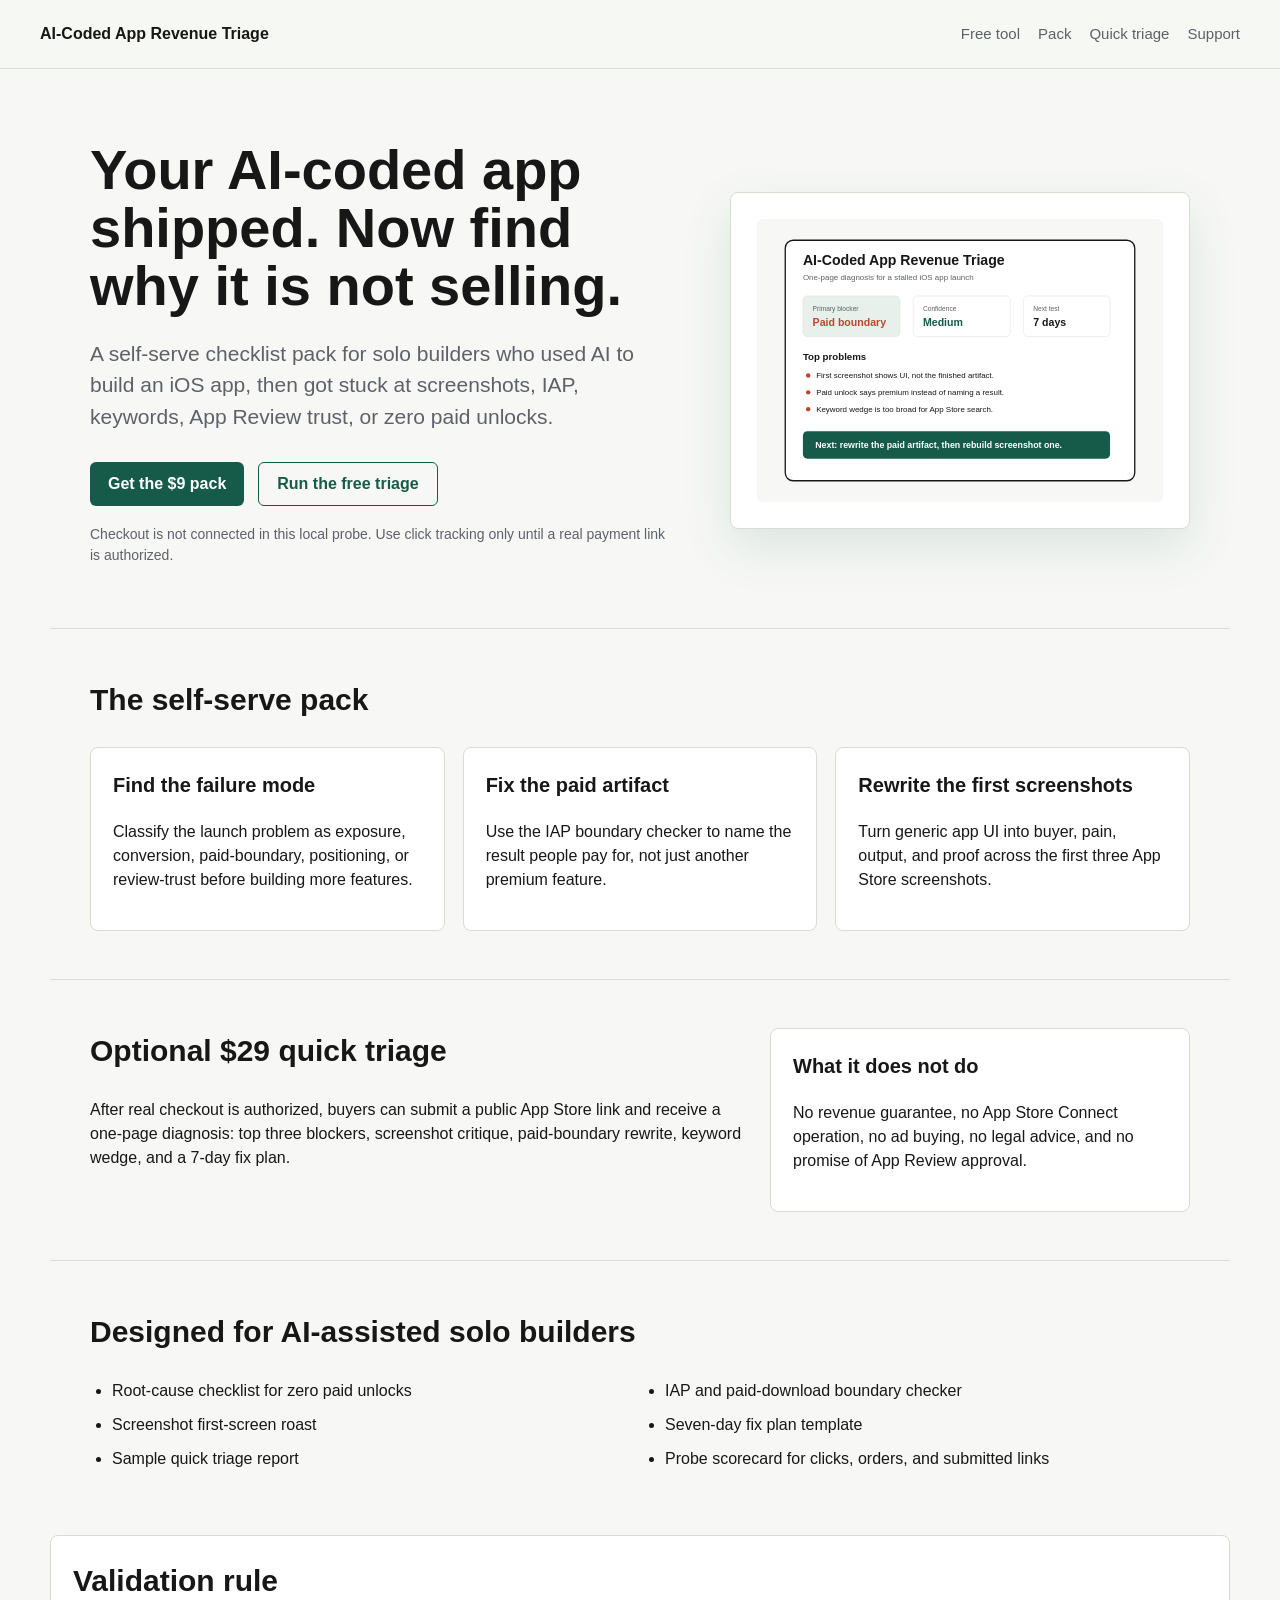
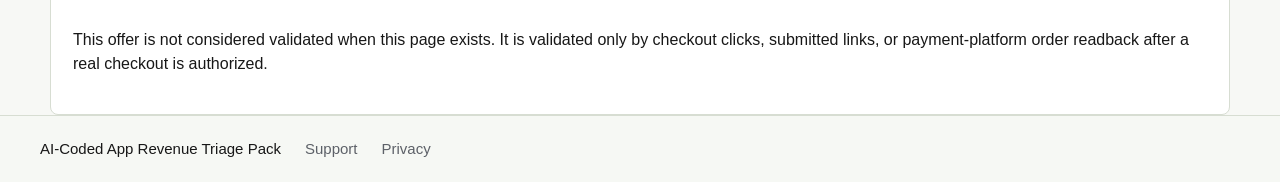
==== ai-coded-app-revenue-triage-pack/index.html @ 882cb12d "Add AI-coded app revenue triage page" ====
<!doctype html>
<html lang="en">
<head>
  <meta charset="utf-8">
  <meta name="viewport" content="width=device-width, initial-scale=1">
  <title>AI-Coded App Revenue Triage Pack</title>
  <meta name="description" content="A self-serve triage pack for AI-coded iOS apps that launched or nearly launched but are not getting paid unlocks.">
  <link rel="stylesheet" href="styles.css">
</head>
<body>
  <header class="site-header">
    <a class="brand" href="index.html">AI-Coded App Revenue Triage</a>
    <nav aria-label="Primary">
      <a href="why-is-my-app-not-selling.html">Free tool</a>
      <a href="#pack">Pack</a>
      <a href="#triage">Quick triage</a>
      <a href="support.html">Support</a>
    </nav>
  </header>

  <main>
    <section class="hero">
      <div class="hero-copy">
        <h1>Your AI-coded app shipped. Now find why it is not selling.</h1>
        <p class="lede">A self-serve checklist pack for solo builders who used AI to build an iOS app, then got stuck at screenshots, IAP, keywords, App Review trust, or zero paid unlocks.</p>
        <div class="hero-actions">
          <a class="button" href="#checkout-placeholder" data-track="checkout-pack">Get the $9 pack</a>
          <a class="button secondary" href="why-is-my-app-not-selling.html">Run the free triage</a>
        </div>
        <p class="boundary">Checkout is not connected in this local probe. Use click tracking only until a real payment link is authorized.</p>
      </div>
      <figure class="preview-card">
        <img src="assets/triage-preview.svg" alt="Preview of a one-page AI-coded app revenue triage report">
      </figure>
    </section>

    <section id="pack" class="section">
      <h2>The self-serve pack</h2>
      <div class="grid">
        <article>
          <h3>Find the failure mode</h3>
          <p>Classify the launch problem as exposure, conversion, paid-boundary, positioning, or review-trust before building more features.</p>
        </article>
        <article>
          <h3>Fix the paid artifact</h3>
          <p>Use the IAP boundary checker to name the result people pay for, not just another premium feature.</p>
        </article>
        <article>
          <h3>Rewrite the first screenshots</h3>
          <p>Turn generic app UI into buyer, pain, output, and proof across the first three App Store screenshots.</p>
        </article>
      </div>
    </section>

    <section id="triage" class="section split">
      <div>
        <h2>Optional $29 quick triage</h2>
        <p>After real checkout is authorized, buyers can submit a public App Store link and receive a one-page diagnosis: top three blockers, screenshot critique, paid-boundary rewrite, keyword wedge, and a 7-day fix plan.</p>
      </div>
      <div class="panel">
        <h3>What it does not do</h3>
        <p>No revenue guarantee, no App Store Connect operation, no ad buying, no legal advice, and no promise of App Review approval.</p>
      </div>
    </section>

    <section class="section">
      <h2>Designed for AI-assisted solo builders</h2>
      <ul class="file-list">
        <li>Root-cause checklist for zero paid unlocks</li>
        <li>IAP and paid-download boundary checker</li>
        <li>Screenshot first-screen roast</li>
        <li>Seven-day fix plan template</li>
        <li>Sample quick triage report</li>
        <li>Probe scorecard for clicks, orders, and submitted links</li>
      </ul>
    </section>

    <section class="section notice">
      <h2>Validation rule</h2>
      <p>This offer is not considered validated when this page exists. It is validated only by checkout clicks, submitted links, or payment-platform order readback after a real checkout is authorized.</p>
    </section>
  </main>

  <footer>
    <span>AI-Coded App Revenue Triage Pack</span>
    <a href="support.html">Support</a>
    <a href="privacy.html">Privacy</a>
  </footer>
</body>
</html>
---- ai-coded-app-revenue-triage-pack/styles.css ----
:root {
  --ink: #171717;
  --muted: #5d6168;
  --paper: #f7f8f5;
  --panel: #ffffff;
  --line: #d7ddd2;
  --accent: #165a4a;
  --accent-2: #b9472f;
  --soft: #e7f0eb;
}

* {
  box-sizing: border-box;
}

body {
  margin: 0;
  color: var(--ink);
  background: var(--paper);
  font-family: -apple-system, BlinkMacSystemFont, "Segoe UI", sans-serif;
  line-height: 1.5;
}

a {
  color: inherit;
}

.site-header,
footer {
  display: flex;
  align-items: center;
  justify-content: space-between;
  gap: 24px;
  padding: 22px 40px;
  border-bottom: 1px solid var(--line);
  background: rgba(247, 248, 245, 0.94);
}

.brand {
  color: var(--ink);
  font-weight: 800;
  text-decoration: none;
}

nav,
footer {
  font-size: 15px;
}

nav {
  display: flex;
  flex-wrap: wrap;
  gap: 18px;
}

nav a,
footer a {
  color: var(--muted);
  text-decoration: none;
}

.hero {
  display: grid;
  grid-template-columns: minmax(0, 1fr) minmax(300px, 460px);
  gap: 56px;
  align-items: center;
  max-width: 1180px;
  margin: 0 auto;
  padding: 72px 40px 48px;
}

h1,
h2,
h3,
p {
  margin-top: 0;
}

h1 {
  max-width: 760px;
  margin-bottom: 22px;
  font-size: 56px;
  line-height: 1.04;
  letter-spacing: 0;
}

h2 {
  font-size: 30px;
  letter-spacing: 0;
}

h3 {
  font-size: 20px;
}

.lede {
  max-width: 700px;
  color: var(--muted);
  font-size: 21px;
}

.hero-actions {
  display: flex;
  flex-wrap: wrap;
  gap: 14px;
  margin-top: 30px;
}

.button {
  display: inline-flex;
  align-items: center;
  justify-content: center;
  min-height: 44px;
  padding: 0 18px;
  border-radius: 6px;
  color: #fff;
  background: var(--accent);
  font-weight: 750;
  text-decoration: none;
}

.button.secondary {
  color: var(--accent);
  background: transparent;
  border: 1px solid var(--accent);
}

.boundary {
  max-width: 620px;
  margin-top: 18px;
  color: var(--muted);
  font-size: 14px;
}

.preview-card,
article,
.panel,
.notice {
  border: 1px solid var(--line);
  border-radius: 8px;
  background: var(--panel);
}

.preview-card {
  margin: 0;
  padding: 26px;
  box-shadow: 0 18px 50px rgba(22, 90, 74, 0.12);
}

.preview-card img {
  display: block;
  width: 100%;
  border-radius: 6px;
}

.section {
  max-width: 1180px;
  margin: 0 auto;
  padding: 48px 40px;
  border-top: 1px solid var(--line);
}

.grid {
  display: grid;
  grid-template-columns: repeat(3, minmax(0, 1fr));
  gap: 18px;
}

article,
.panel,
.notice {
  padding: 22px;
}

.split {
  display: grid;
  grid-template-columns: minmax(0, 1fr) minmax(280px, 420px);
  gap: 24px;
  align-items: start;
}

.file-list {
  display: grid;
  grid-template-columns: repeat(2, minmax(0, 1fr));
  gap: 10px 28px;
  padding-left: 22px;
}

.tool-page,
.page {
  max-width: 1060px;
  margin: 0 auto;
  padding: 56px 40px;
}

.tool-intro {
  max-width: 760px;
}

.tool-grid {
  display: grid;
  grid-template-columns: repeat(2, minmax(0, 1fr));
  gap: 18px;
  margin-top: 32px;
}

label {
  display: block;
  margin: 12px 0;
  color: var(--ink);
}

input {
  margin-right: 8px;
}

.result {
  margin-top: 18px;
  color: var(--muted);
}

footer {
  justify-content: flex-start;
  border-top: 1px solid var(--line);
  border-bottom: 0;
}

@media (max-width: 820px) {
  .site-header,
  footer,
  nav {
    align-items: flex-start;
    flex-direction: column;
  }

  .hero,
  .split,
  .grid,
  .file-list,
  .tool-grid {
    grid-template-columns: 1fr;
  }

  h1 {
    font-size: 40px;
  }
}
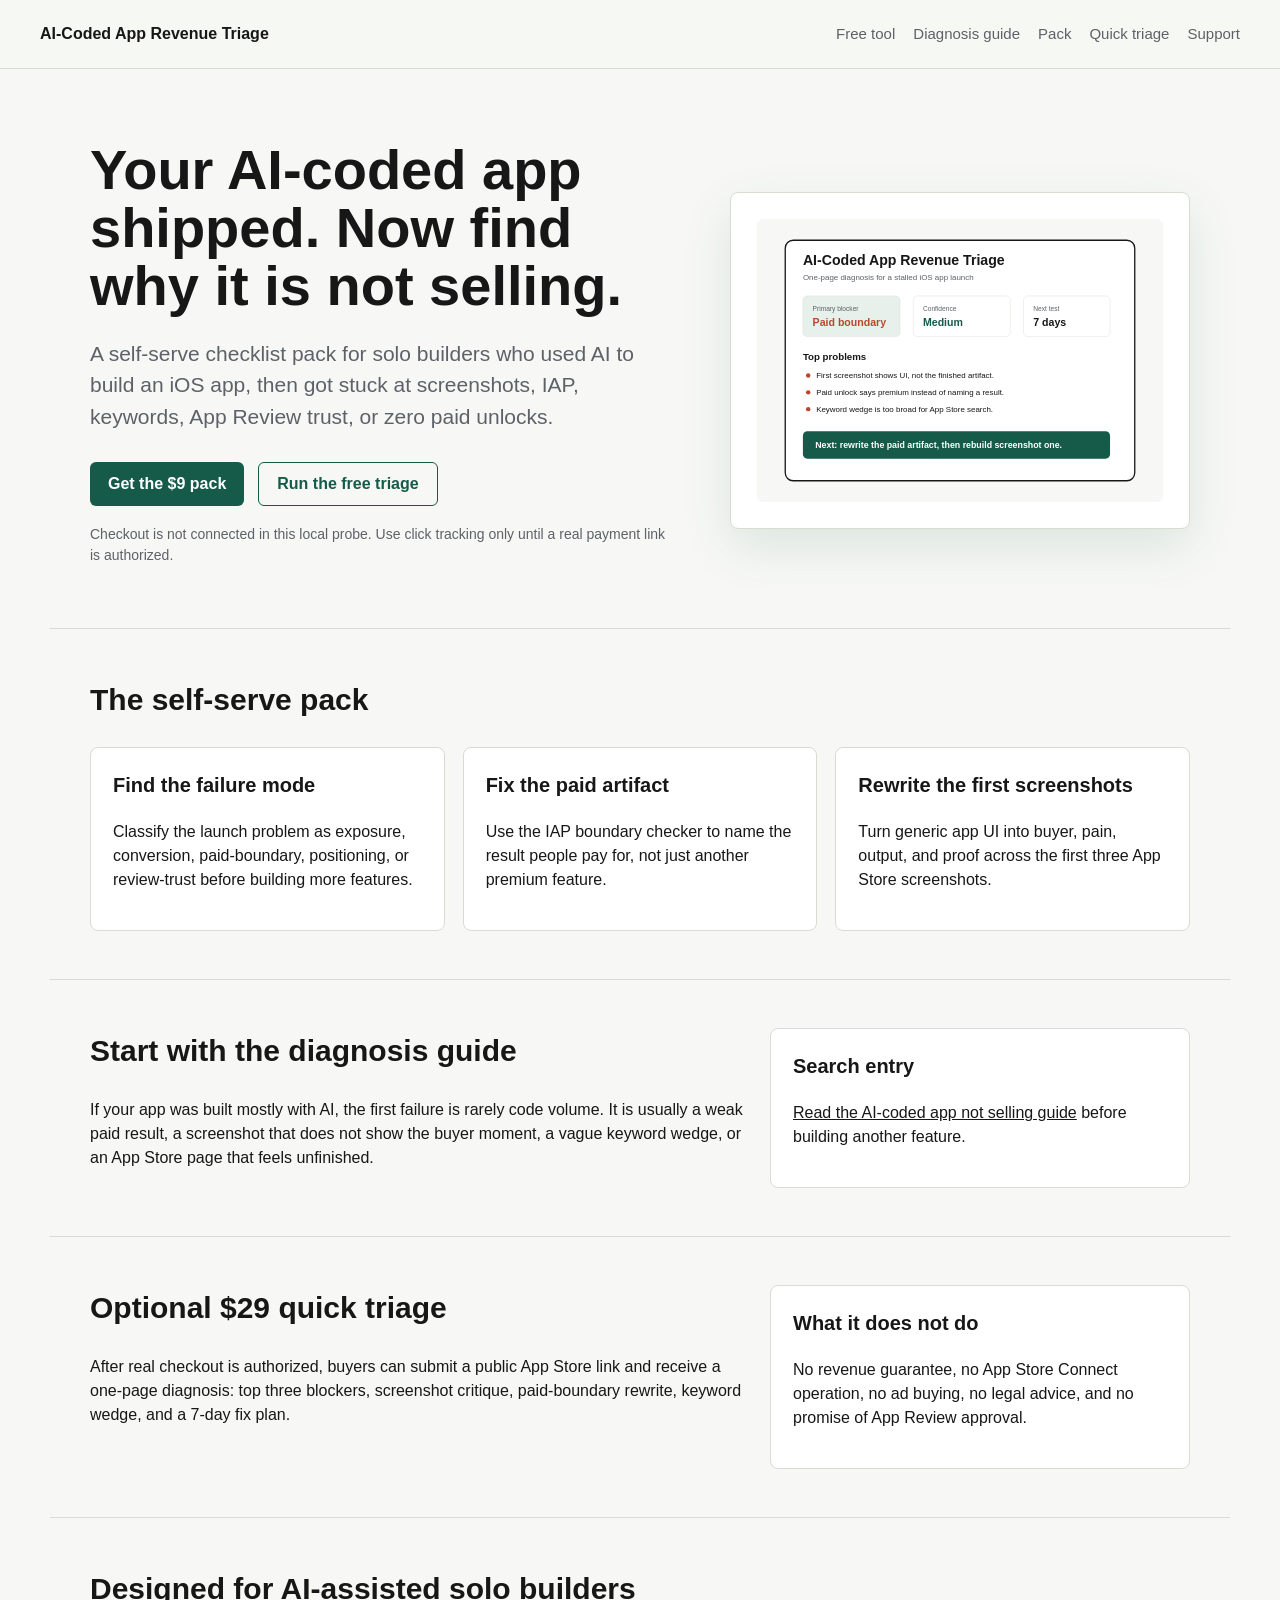
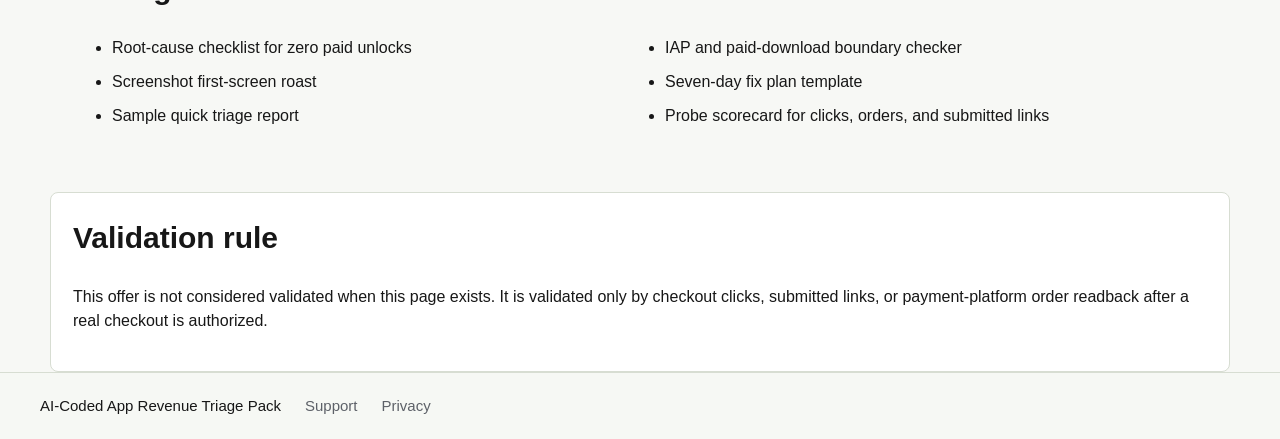
==== commit e8abaf93: "Add AI-coded app diagnosis guide" ====
--- a/ai-coded-app-revenue-triage-pack/index.html
+++ b/ai-coded-app-revenue-triage-pack/index.html
@@ -12,6 +12,7 @@
     <a class="brand" href="index.html">AI-Coded App Revenue Triage</a>
     <nav aria-label="Primary">
       <a href="why-is-my-app-not-selling.html">Free tool</a>
+      <a href="ai-coded-app-not-selling.html">Diagnosis guide</a>
       <a href="#pack">Pack</a>
       <a href="#triage">Quick triage</a>
       <a href="support.html">Support</a>
@@ -52,6 +53,17 @@
       </div>
     </section>
 
+    <section class="section split">
+      <div>
+        <h2>Start with the diagnosis guide</h2>
+        <p>If your app was built mostly with AI, the first failure is rarely code volume. It is usually a weak paid result, a screenshot that does not show the buyer moment, a vague keyword wedge, or an App Store page that feels unfinished.</p>
+      </div>
+      <div class="panel">
+        <h3>Search entry</h3>
+        <p><a href="ai-coded-app-not-selling.html">Read the AI-coded app not selling guide</a> before building another feature.</p>
+      </div>
+    </section>
+
     <section id="triage" class="section split">
       <div>
         <h2>Optional $29 quick triage</h2>
--- a/ai-coded-app-revenue-triage-pack/styles.css
+++ b/ai-coded-app-revenue-triage-pack/styles.css
@@ -132,6 +132,15 @@
   font-size: 14px;
 }
 
+.kicker {
+  margin-bottom: 12px;
+  color: var(--accent-2);
+  font-size: 14px;
+  font-weight: 800;
+  letter-spacing: 0;
+  text-transform: uppercase;
+}
+
 .preview-card,
 article,
 .panel,
@@ -219,6 +228,43 @@
   color: var(--muted);
 }
 
+.article-hero {
+  align-items: start;
+}
+
+.article {
+  max-width: 880px;
+  margin: 0 auto;
+  padding: 24px 40px 64px;
+}
+
+.article section {
+  padding: 24px 0;
+  border-top: 1px solid var(--line);
+}
+
+.article .notice {
+  margin-top: 24px;
+  padding: 24px;
+}
+
+.stack {
+  display: grid;
+  gap: 14px;
+}
+
+.stack article {
+  padding: 20px;
+}
+
+.article ol {
+  padding-left: 24px;
+}
+
+.article li + li {
+  margin-top: 8px;
+}
+
 footer {
   justify-content: flex-start;
   border-top: 1px solid var(--line);
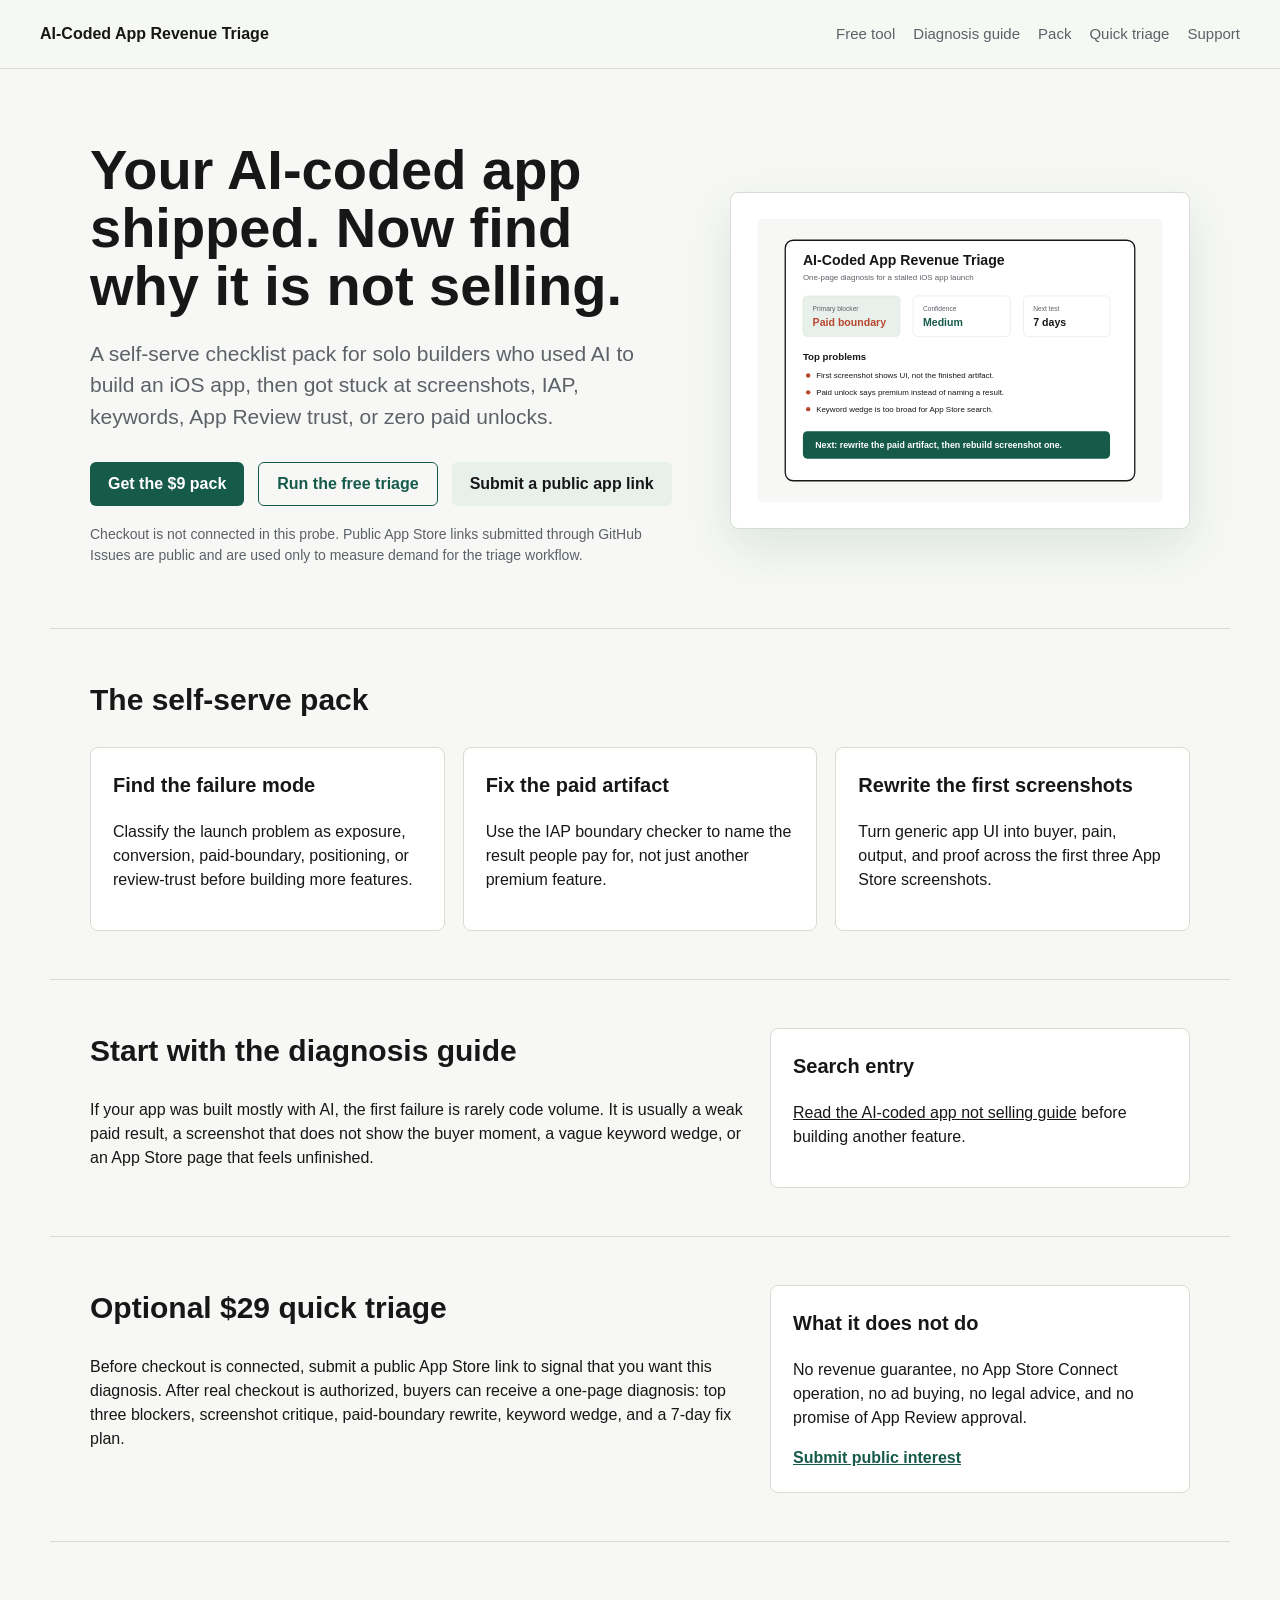
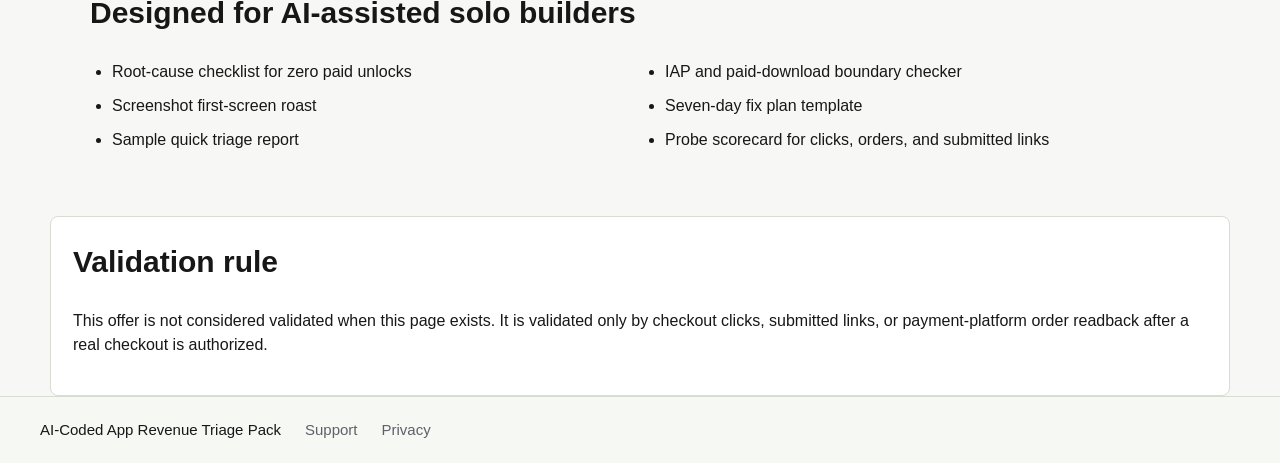
==== commit 962fc762: "Add public triage intake" ====
--- a/ai-coded-app-revenue-triage-pack/index.html
+++ b/ai-coded-app-revenue-triage-pack/index.html
@@ -27,8 +27,9 @@
         <div class="hero-actions">
           <a class="button" href="#checkout-placeholder" data-track="checkout-pack">Get the $9 pack</a>
           <a class="button secondary" href="why-is-my-app-not-selling.html">Run the free triage</a>
+          <a class="button tertiary" href="https://github.com/114514roy/revenue-pulse-studio-pages/issues/new?template=ai-coded-app-triage.yml" data-track="public-intake">Submit a public app link</a>
         </div>
-        <p class="boundary">Checkout is not connected in this local probe. Use click tracking only until a real payment link is authorized.</p>
+        <p class="boundary">Checkout is not connected in this probe. Public App Store links submitted through GitHub Issues are public and are used only to measure demand for the triage workflow.</p>
       </div>
       <figure class="preview-card">
         <img src="assets/triage-preview.svg" alt="Preview of a one-page AI-coded app revenue triage report">
@@ -67,11 +68,12 @@
     <section id="triage" class="section split">
       <div>
         <h2>Optional $29 quick triage</h2>
-        <p>After real checkout is authorized, buyers can submit a public App Store link and receive a one-page diagnosis: top three blockers, screenshot critique, paid-boundary rewrite, keyword wedge, and a 7-day fix plan.</p>
+        <p>Before checkout is connected, submit a public App Store link to signal that you want this diagnosis. After real checkout is authorized, buyers can receive a one-page diagnosis: top three blockers, screenshot critique, paid-boundary rewrite, keyword wedge, and a 7-day fix plan.</p>
       </div>
       <div class="panel">
         <h3>What it does not do</h3>
         <p>No revenue guarantee, no App Store Connect operation, no ad buying, no legal advice, and no promise of App Review approval.</p>
+        <a class="inline-link" href="https://github.com/114514roy/revenue-pulse-studio-pages/issues/new?template=ai-coded-app-triage.yml" data-track="public-intake-panel">Submit public interest</a>
       </div>
     </section>
 
--- a/ai-coded-app-revenue-triage-pack/styles.css
+++ b/ai-coded-app-revenue-triage-pack/styles.css
@@ -125,6 +125,16 @@
   border: 1px solid var(--accent);
 }
 
+.button.tertiary {
+  color: var(--ink);
+  background: var(--soft);
+}
+
+.inline-link {
+  color: var(--accent);
+  font-weight: 750;
+}
+
 .boundary {
   max-width: 620px;
   margin-top: 18px;
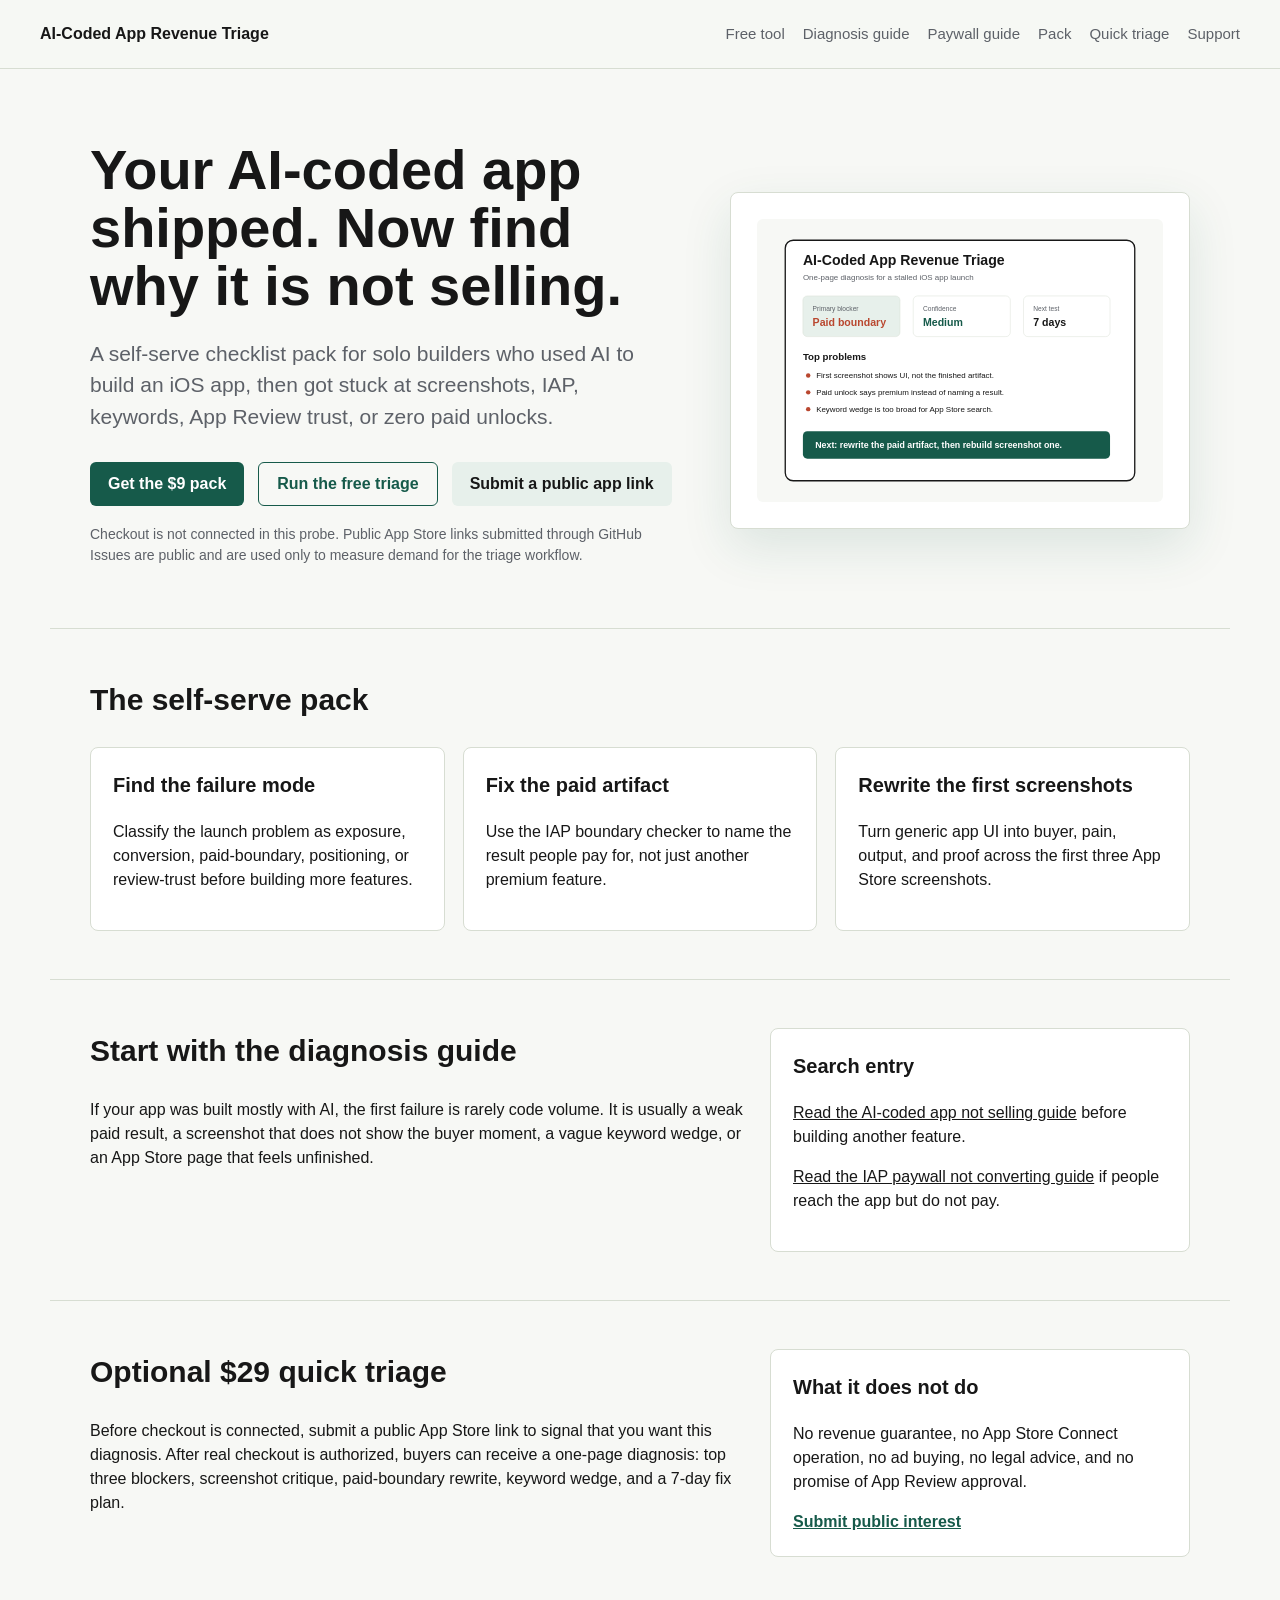
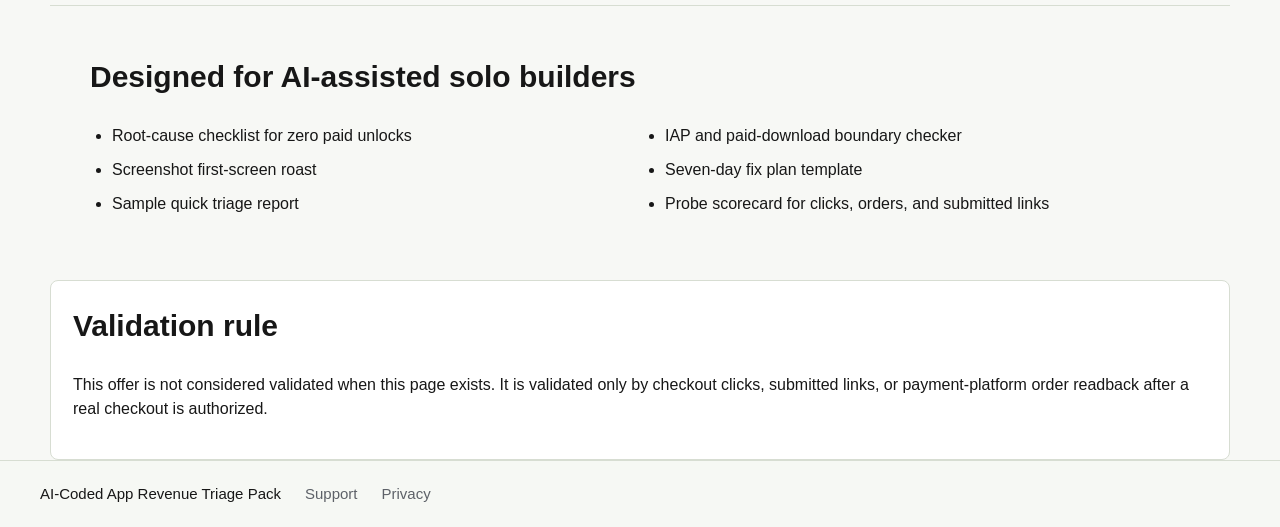
==== commit ffa5f2f3: "Add IAP paywall guide" ====
--- a/ai-coded-app-revenue-triage-pack/index.html
+++ b/ai-coded-app-revenue-triage-pack/index.html
@@ -13,6 +13,7 @@
     <nav aria-label="Primary">
       <a href="why-is-my-app-not-selling.html">Free tool</a>
       <a href="ai-coded-app-not-selling.html">Diagnosis guide</a>
+      <a href="iap-paywall-not-converting.html">Paywall guide</a>
       <a href="#pack">Pack</a>
       <a href="#triage">Quick triage</a>
       <a href="support.html">Support</a>
@@ -62,6 +63,7 @@
       <div class="panel">
         <h3>Search entry</h3>
         <p><a href="ai-coded-app-not-selling.html">Read the AI-coded app not selling guide</a> before building another feature.</p>
+        <p><a href="iap-paywall-not-converting.html">Read the IAP paywall not converting guide</a> if people reach the app but do not pay.</p>
       </div>
     </section>
 
